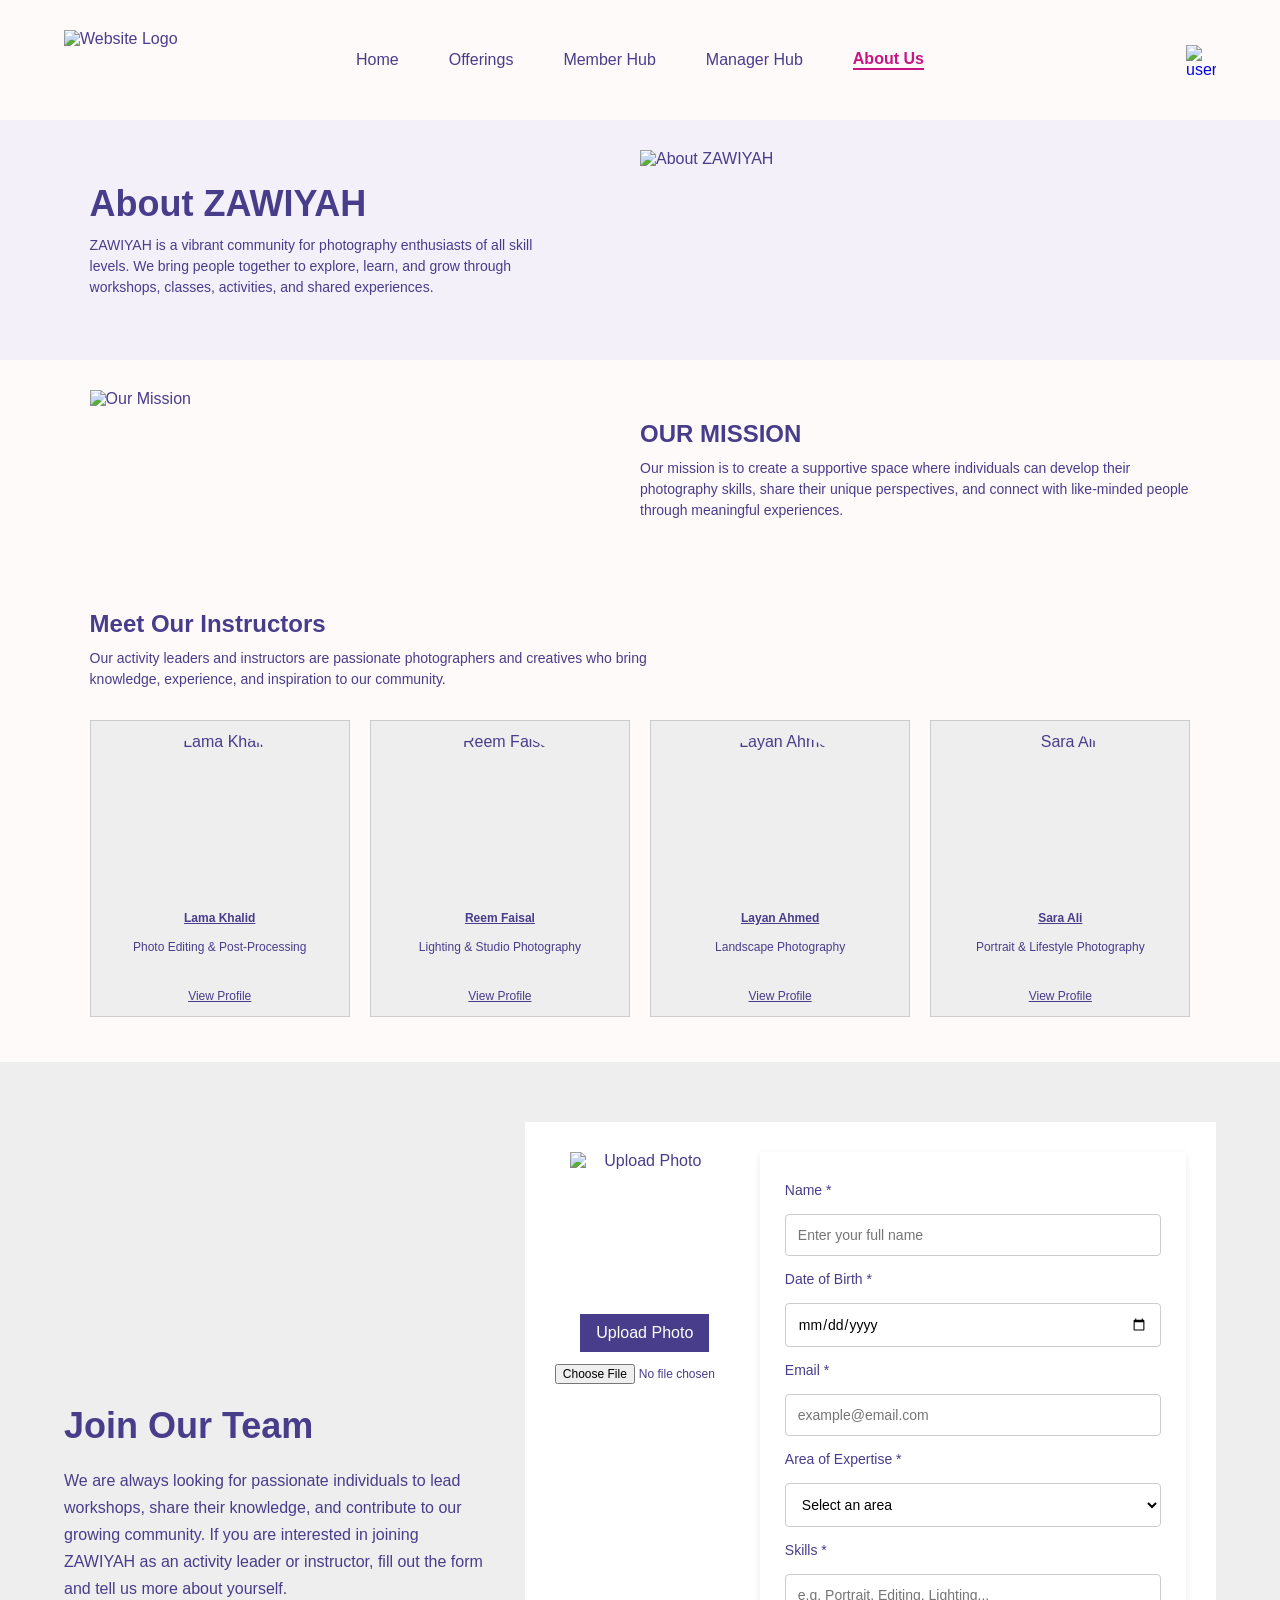
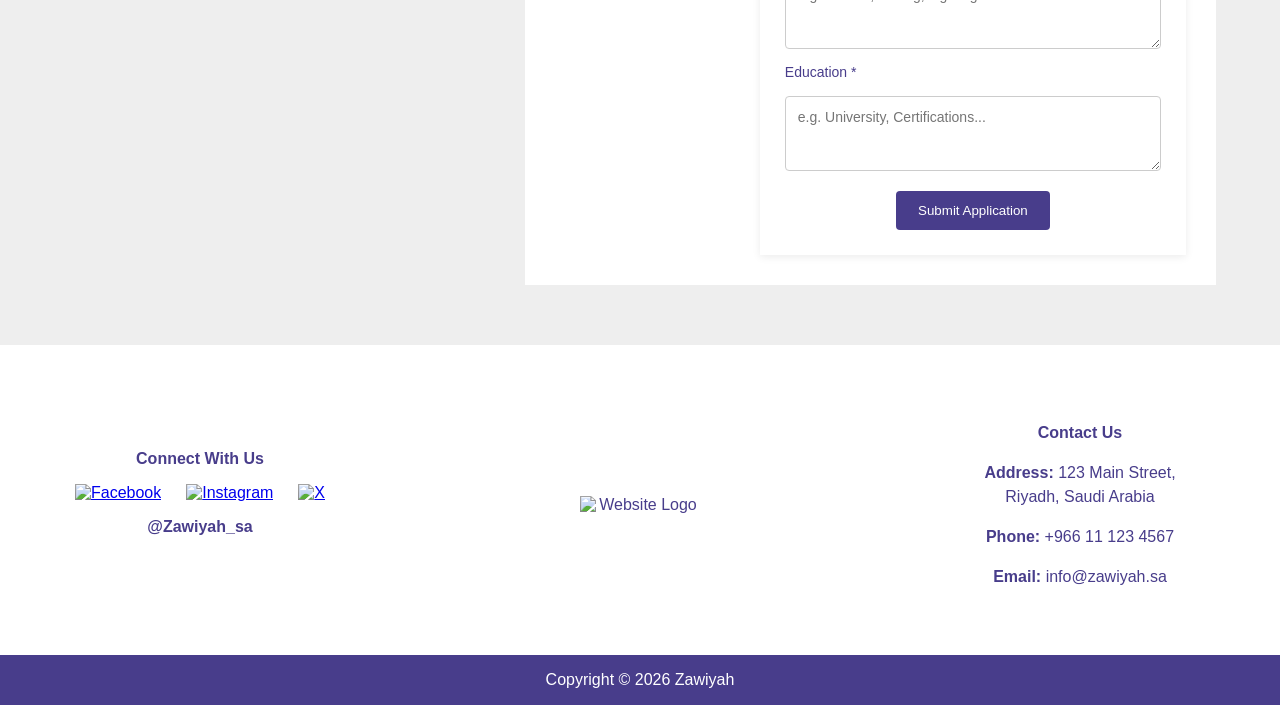
==== AboutUs.html @ 297d6b0f "Update AboutUs.html" ====
<!DOCTYPE html>
<html lang="en">

<head>
    <meta charset="UTF-8">
    <meta name="viewport" content="width=device-width, initial-scale=1.0">
    <title>About Us - ZAWIYAH</title>
    <link rel="stylesheet" href="style.css">
    
</head>

<body>

    <!-- HEADER -->
    <header class="header">

        <img src="images/Style3.png" id="logo" alt="Website Logo">

        <nav id="navbar">
            <a href="Homepage.html">Home</a>
            <a href="Offerings.html">Offerings</a>
            <a href="MemberHub.html">Member Hub</a>
            <a href="ManagerHub.html">Manager Hub</a>
            <a href="AboutUs.html" class="active">About Us</a>
        </nav>

        <a href="MemberHub.html">
            <img src="images/usericon.png" id="user-icon" alt="user profile">
        </a>
    </header>


    <main>

        <!-- ABOUT ZAWIYAH -->
        <section class="about-intro">

            <div class="about-text">
                <h1>About ZAWIYAH</h1>
                <p>
                    ZAWIYAH is a vibrant community for photography
                    enthusiasts of all skill levels. We bring people
                    together to explore, learn, and grow through
                    workshops, classes, activities, and shared experiences.
                </p>
            </div>
            <div class="about-image">
                <img src="Collection/aboutZ.png" alt="About ZAWIYAH">
            </div>

        </section>


        <!-- OUR MISSION -->
        <section class="mission-section">

            <div class="mission-image">
                <img src="Collection/takepic.png" alt="Our Mission">
            </div>

            <div class="mission-text">
                <h2>OUR MISSION</h2>
                <p>
                    Our mission is to create a supportive space where
                    individuals can develop their photography skills,
                    share their unique perspectives, and connect with
                    like-minded people through meaningful experiences.
                </p>
            </div>

        </section>


        <!-- MEET OUR INSTRUCTORS -->
        <section class="instructors-section">

            <h2>Meet Our Instructors</h2>

            <p class="instructors-intro">
                Our activity leaders and instructors are passionate
                photographers and creatives who bring knowledge,
                experience, and inspiration to our community.
            </p>

            <div class="instructors-list">

                <div class="instructor-card">
                    <img src="Collection/lama.png" alt="Lama Khalid">
                    <h3><a href="lama-profile.html">Lama Khalid</a></h3>
                    <p>Photo Editing &amp; Post-Processing</p>
                    <a href="lama-profile.html">View Profile</a>
                </div>

                <div class="instructor-card">
                    <img src="Collection/reem.png" alt="Reem Faisal">
                    <h3><a href="reem-profile.html">Reem Faisal</a></h3>
                    <p>Lighting &amp; Studio Photography</p>
                    <a href="reem-profile.html">View Profile</a>
                </div>

                <div class="instructor-card">
                    <img src="Collection/layan.png" alt="Layan Ahmed">
                    <h3><a href="layan-profile.html">Layan Ahmed</a></h3>
                    <p>Landscape Photography</p>
                    <a href="layan-profile.html">View Profile</a>
                </div>

                <div class="instructor-card">
                    <img src="Collection/sara.png" alt="Sara Ali">
                    <h3><a href="sara-profile.html">Sara Ali</a></h3>
                    <p>Portrait &amp; Lifestyle Photography</p>
                    <a href="sara-profile.html">View Profile</a>
                </div>

            </div>
        </section>



        <!-- JOIN OUR TEAM -->

        <!-- JOIN OUR TEAM -->
        <section class="join-team">

            <div class="join-description">
                <h2>Join Our Team</h2>
                <p>
                    We are always looking for passionate individuals to lead
                    workshops, share their knowledge, and contribute to our
                    growing community. If you are interested in joining
                    ZAWIYAH as an activity leader or instructor, fill out
                    the form and tell us more about yourself.
                </p>
            </div>

            <div class="join-content">

                <!-- LEFT: PHOTO UPLOAD -->
                <div class="photo-upload">
                    <img src="Collection/upload_image.png" alt="Upload Photo">
                    <label for="photo">Upload Photo</label>
                   <input type="file" id="photo" name="photo" accept="image/*" form="joinForm" required>
                </div>

                <!-- RIGHT: FORM -->
                <form class="join-form" id="joinForm" action="#" method="post">

                    <label for="name">Name *</label>
                    <input type="text" id="name" name="name" placeholder="Enter your full name" required>

                    <label for="dob">Date of Birth *</label>
                    <input type="date" id="dob" name="dob" max="2008-12-31" required>

                    <label for="email">Email *</label>
                    <input type="email" id="email" name="email" placeholder="example@email.com" required>

                    <label for="expertise">Area of Expertise *</label>
                    <select id="expertise" name="expertise" required>
                        <option value="">Select an area</option>
                        <option>Photo Editing &amp; Post-Processing</option>
                        <option>Lighting &amp; Studio Photography</option>
                        <option>Landscape Photography</option>
                        <option>Portrait &amp; Lifestyle Photography</option>
                        <option>Other</option>
                    </select>

                    <label for="skills">Skills *</label>
                    <textarea id="skills" name="skills" placeholder="e.g. Portrait, Editing, Lighting..."
                        required></textarea>

                    <label for="education">Education *</label>
                    <textarea id="education" name="education" placeholder="e.g. University, Certifications..."
                        required></textarea>

                    <input type="submit" value="Submit Application">

                </form>
            </div>
        </section>


    </main>


    <!-- FOOTER -->
    <footer>
        <div class="footer">
            <p><b>Connect With Us</b></p>

            <div class="social-icons">
                <a href="#"><img src="images/facebook.png" alt="Facebook"></a>
                <a href="#"><img src="images/instagram.png" alt="Instagram"></a>
                <a href="#"><img src="images/x.png" alt="X"></a>
            </div>

            <p><b>@Zawiyah_sa</b></p>
        </div>

        <div class="logo">
            <img src="images/Logomark.png" id="logomark" alt="Website Logo">
        </div>

        <div class="contact">
            <p><b>Contact Us</b></p>
            <p><b>Address:</b> 123 Main Street,<br>Riyadh, Saudi Arabia</p>
            <p><b>Phone:</b> +966 11 123 4567</p>
            <p><b>Email:</b> info@zawiyah.sa</p>
        </div>

        <div class="copyright">
            <p>Copyright &copy; 2026 Zawiyah</p>
        </div>
    </footer>
    <script>
const joinForm = document.getElementById("joinForm");

joinForm.addEventListener("submit", function(event) {

    event.preventDefault();

    const name = document.getElementById("name").value.trim();
    const dob = document.getElementById("dob").value;
    const photo = document.getElementById("photo").files[0];

    // Check if name starts with a number
    if (/^\d/.test(name)) {
        alert("Name cannot start with a number.");
        return;
    }

    // Check if photo is an image
    if (!photo || !photo.type.startsWith("image/")) {
        alert("Please upload an image file.");
        return;
    }

    // Check date of birth
    const birthYear = new Date(dob).getFullYear();

    if (birthYear > 2008) {
        alert("Year of birth must be 2008 or earlier.");
        return;
    }

    // Success message
    alert("Thank you, " + name + "! Your application has been submitted successfully.");

    joinForm.reset();
    document.getElementById("photo").value = "";

});
</script>

</body>

</html>
---- style.css ----
/* GENERAL*/

html {
    scroll-behavior: smooth;
}

body {
    margin: 0;
    font-family: Arial, Helvetica, sans-serif;
    color: darkslateblue;
    background-color: snow;
}

.header {
    /*HEADER*/
    background-color: snow;
    padding: 30px 5%;
    display: grid;
    grid-template-columns: 1fr auto 1fr;
    align-items: center;
    column-gap: 50px;
}

.header a {
    justify-self: end;
}

* {
    box-sizing: border-box;
}

#logo {
    width: auto;
    height: 60px;
    display: block;
}

#user-icon {
    width: 30px;
    height: 30px;
    display: block;
}


/*NAVIGATION*/
#navbar {
    display: flex;
    justify-content: center;
    align-items: center;
    flex-wrap: wrap;
    gap: 50px;
}

#navbar a {
    color: darkslateblue;
    text-decoration: none;
}

#navbar a:hover,
#navbar a:active {
    font-weight: bold;
    color: mediumvioletred;
}

#navbar a.active {
    font-weight: bold;
    color: mediumvioletred;
    border-bottom: 2px solid mediumvioletred;
}

/*HEADER END*/

/*Back To ... Buttons*/
.back-to {
    display: inline-block;
    text-align: center;
    margin-top: 25px;
    font-weight: bold;
    text-decoration: underline;
    color: darkslateblue;
    transition: color 0.2s ease;
}

.back-to:hover {
    color: #D4148E;
}

p:has(.back-to) {
    text-align: center;
}

/*Back To ... Buttons*/

/*HOMEPAGE*/
.herotext {
    /*HERO SECTION*/
    background-color: snow;
    grid-column: 1 / -1;
    margin-top: 60px;
    padding-top: 30px;
    padding-bottom: 30px;
}

.herocontainer {
    display: grid;
    grid-template-columns: 1.7fr 1fr 0.8fr;
    grid-template-rows: 230px 200px;
    column-gap: 20px;
    row-gap: 20px;
    align-items: stretch;
}

.herocontent {
    grid-column: 1;
    grid-row: 1 / 3;
    display: flex;
    flex-direction: column;
    justify-content: center;
    align-items: flex-start;
    padding-right: 50px;
}

.herocontent h1 {
    font-size: 36px;
    line-height: 1.2;
    margin: 0 0 25px;
    font-weight: bold;
}

.herocontent p {
    font-size: 14px;
    line-height: 1.6;
    max-width: 450px;
    margin: 0 0 30px;
}

.heroimage3 {
    grid-column: 2;
    grid-row: 1 / 3;
    width: 100%;
    height: 100%;
    object-fit: cover;
    object-position: center;
    display: block;
    box-shadow: 0px 4px 6px rgba(0, 0, 0, 0.1);
}

.heroimage1 {
    grid-column: 3;
    grid-row: 1;
    width: 100%;
    height: 100%;
    object-fit: cover;
    object-position: center;
    display: block;
    box-shadow: 0px 4px 6px rgba(0, 0, 0, 0.1);
}

.heroimage2 {
    grid-column: 3;
    grid-row: 2;
    width: 100%;
    height: 100%;
    object-fit: cover;
    object-position: center;
    display: block;
    box-shadow: 0px 4px 6px rgba(0, 0, 0, 0.1);
}

.herocontent .button {
    padding: 12px 30px;
    align-self: flex-start;
}

.button {
    background-color: darkslateblue;
    color: white;
    font-weight: bold;
    text-decoration: none;
    padding: 10px 30px;
    border: none;
    border-radius: 4px;
    cursor: pointer;
    box-shadow: 0px 4px 6px rgba(0, 0, 0, 0.1);
    transition: background-color 0.3s;
}

.button:hover {
    background-color: mediumvioletred;
    color: white;
}

.offerings {
    /*OFFERINGS SECTION*/
    background-color: snow;
    padding: 100px 6%;
    display: flex;
    flex-wrap: wrap;
    justify-content: center;
    gap: 30px;
    text-align: center;
    align-items: flex-start;
}

.offerings h1 {
    width: 100%;
    font-size: 36px;
    margin: 0 0 30px;
    text-align: center;
}

.offerings .card {
    background-color: white;
    width: 30%;
    border-radius: 8px;
    overflow: hidden;
    box-shadow: 0px 4px 12px rgba(0, 0, 0, 0.1);
    transition: 0.3s;
}

.offerings .card:hover {
    background-color: mediumvioletred;
    color: white;
    transform: translateY(-5px);
    box-shadow: 0px 8px 20px rgba(0, 0, 0, 0.2);
}

.offerings .card img {
    width: 100%;
    height: 250px;
    object-fit: cover;
    display: block;
}

.cardcontent {
    padding: 20px 15px;
    text-align: center;
}

.cardcontent p:first-child {
    font-size: 16px;
    margin-bottom: 12px;
}

.cardcontent p {
    font-size: 14px;
    line-height: 1.6;
    margin-bottom: 0;
}

.offerings .text {
    width: 100%;
    max-width: 850px;
    margin: 30px auto 0;
    text-align: center;
}

.offerings .text p {
    font-size: 14px;
    line-height: 1.6;
    margin-bottom: 25px;
}

.offerings .extra {
    display: none;
    font-size: 14px;
    line-height: 1.5;
    margin-top: 15px;
}

.offerings .card:hover .extra {
    display: block;
}

.offerings .card:hover .cardcontent p {
    color: white;
}

.testimonials {
    /*TESTIMONIALS SECTION*/
    background-color: snow;
    padding: 30px 6%;
    display: grid;
    grid-template-columns: repeat(2, minmax(0, 1fr));
    column-gap: 70px;
    row-gap: 60px;
}

.testimonials h1 {
    grid-column: 1 / 3;
    font-size: 36px;
    margin-bottom: 10px;
    text-align: center;
    color: darkslateblue;
}

.testimonials .review {
    display: flex;
    align-items: center;
    gap: 30px;
    background-color: white;
    padding: 35px 40px;
    min-height: 150px;
    border-radius: 8px;
    box-shadow: 0px 4px 12px rgba(0, 0, 0, 0.1);
    transition: 0.3s;
}

.testimonials .review:hover {
    background-color: mediumvioletred;
    color: white;
    transform: translateY(-5px);
    box-shadow: 0px 8px 20px rgba(0, 0, 0, 0.2);
}

.testimonials .review:hover .reviewcontent p {
    color: white;
}

.testimonials .review img {
    width: 100px;
    height: 100px;
    object-fit: cover;
    border-radius: 9999px;
    flex-shrink: 0;
    display: block;
    box-shadow: 0px 4px 6px rgba(0, 0, 0, 0.1);
}

.reviewcontent {
    text-align: left;
}

.reviewcontent p:first-child {
    font-size: 16px;
    margin-bottom: 12px;
    font-weight: bold;
    color: darkslateblue;
}

.reviewcontent p:last-child {
    font-size: 16px;
    line-height: 1.6;
    margin-bottom: 0;
    color: darkslateblue;
}


.weeklyphoto {
    /*PHOTO OF THE WEEK SECTION*/
    background-color: snow;
    padding: 100px 6%;
    text-align: center;
}

.weeklyphoto h1 {
    font-size: 36px;
    margin-bottom: 50px;
    text-align: center;
    color: darkslateblue;
}

.week {
    display: grid;
    grid-template-columns: 2.5fr 1fr;
    gap: 30px;
    align-items: stretch;
}

.week img {
    width: 100%;
    height: 450px;
    object-fit: cover;
    border-radius: 8px;
    box-shadow: 0px 4px 6px rgba(0, 0, 0, 0.1);
}

.photodetails {
    background-color: darkslateblue;
    border-radius: 8px;
    display: flex;
    align-items: center;
    justify-content: center;
    color: white;
    font-size: 16px;
    line-height: 1.6;
    text-align: center;
    padding: 30px 25px;
    box-shadow: 0px 2px 4px rgba(0, 0, 0, 0.1);
    margin: 0;
}

.photodetails:hover {
    background-color: mediumvioletred;
    color: white;
    transform: translateY(-5px);
    box-shadow: 0px 8px 20px rgba(0, 0, 0, 0.2);
    transition: 0.3s;
}

.lowtitle {
    margin-top: 60px;
    text-align: center;
}





/*REQUEST TO JOIN AN OFFERING PAGE*/
.join-offering {
    background-color: snow;
    padding: 30px 6%;
    text-align: center;
}

.join-offering h1 {
    font-size: 36px;
    color: darkslateblue;
    margin-bottom: 35px;
}

.request {
    background-color: white;
    width: 550px;
    max-width: 100%;
    margin: 0 auto;
    padding: 40px 35px;
    border: 1px solid lightgray;
    border-radius: 8px;
    text-align: left;
    box-shadow: 0px 4px 12px rgba(0, 0, 0, 0.1);
}

.request label {
    display: block;
    font-size: 16px;
    margin-bottom: 10px;
}

.request input[type="text"],
.request input[type="date"],
.request select {
    font-family: Arial, Helvetica, sans-serif;
    font-size: 14px;
    display: block;
    width: 100%;
    padding: 14px;
    margin-bottom: 30px;
    border: 1px solid lightgray;
    border-radius: 5px;
}

.request input[type="submit"] {
    display: block;
    margin: 0 auto;
}

.join-offering p {
    margin-top: 30px;
    margin-bottom: 30px;
}


/*FOOTER*/
footer {
    background-color: white;
    display: grid;
    grid-template-columns: repeat(3, 1fr);
    column-gap: 40px;
    row-gap: 40px;
    padding-top: 50px;
    text-align: center;
    color: darkslateblue;
    align-items: center;
}

.footer {
    text-align: center;
    padding: 10px 20px;
    font-size: 16px;
    margin-bottom: 25px;
}

.social-icons {
    display: flex;
    justify-content: center;
    gap: 25px;
}

.social-icons img {
    width: 25px;
    height: 25px;
    object-fit: contain;
}

.logo {
    display: flex;
    justify-content: center;
    align-items: center;
}

#logomark {
    width: 120px;
    height: auto;
    object-fit: contain;
}

.contact {
    font-size: 16px;
    line-height: 1.5;
    text-align: center;
    padding: 10px 20px;
}

.copyright {
    grid-column: 1/4;
    background-color: darkslateblue;
    color: white;
    text-align: center;
}

/*FOOTER END*/



/* CLUB OFFERINGS PAGE */

.offerings-hero {
    background-color: #f4f0fa;
    margin: 25px 0 0;
    padding: 55px 6%;
    text-align: center;
    border-radius: 0 8px 0 8px;
    box-shadow: none;
}

.offerings-intro {
    background-color: transparent;
    border: none;
    padding: 0;
    max-width: 900px;
    margin: 0 auto;
}

.offerings-intro h1 {
    font-size: 36px;
    font-weight: bold;
    margin-bottom: 15px;
    color: darkslateblue;
}



.offerings-intro p {
    max-width: 650px;
    margin: 0 auto;
    font-size: 16px;
    line-height: 1.5;
    color: darkslateblue;
}



.offerings-section {
    padding: 45px 6% 70px;
}

.sorting {
    display: flex;
    align-items: center;
    gap: 10px;
    padding-bottom: 18px;
    margin-bottom: 35px;
    border-bottom: 1px solid lightgray;
    font-size: 12px;
}

.sorting label {
    white-space: nowrap;
}

.sorting select {
    font-family: Arial, Helvetica, sans-serif;
    font-size: 12px;
    padding: 7px;
    border: 1px solid lightgray;
    background-color: white;
    color: darkslateblue;
}

.offering-list {
    display: grid;
    grid-template-columns: repeat(3, minmax(0, 1fr));
    column-gap: 30px;
    row-gap: 35px;
    align-items: stretch;
}

/* OFFERING CARDS */

.offering-card {
    background-color: white;
    border: none;
    width: 100%;
    min-width: 0;
    border-radius: 8px;
    overflow: hidden;
    box-shadow: 0px 4px 12px rgba(0, 0, 0, 0.1);
    transition: 0.3s;
}

.offering-card:hover {
    background-color: mediumvioletred;
    color: white;
    transform: translateY(-5px);
    box-shadow: 0px 8px 20px rgba(0, 0, 0, 0.2);
}

.offering-card img {
    width: 100%;
    height: 250px;
    object-fit: cover;
    display: block;
}

.offering-details {
    padding: 20px 15px;
    text-align: center;
    display: flex;
    flex-direction: column;
    flex: 1;
}

.offering-info {
    display: flex;
    justify-content: space-between;
    align-items: center;
    width: 100%;
    margin-bottom: 12px;
}

.offering-type {
    align-self: flex-start;
    border: 1px solid darkgray;
    padding: 3px 12px;
    border-radius: 3px;
}


.offering-price {
    align-self: flex-end;
}

.offering-card h2 {
    font-size: 16px;
    margin-bottom: 12px;
}

.offering-card p {
    font-size: 14px;
    line-height: 1.6;
    margin-bottom: 12px;
    color: darkslateblue;
}

.offering-card:hover h2,
.offering-card:hover p,
.offering-card:hover .offering-price,
.offering-card:hover .offering-type {
    color: white;
}

.offering-card p {
    font-size: 10px;
    line-height: 1.5;
    margin: 0 0 12px;
    color: darkslateblue;
}

.offering-card .button {
    display: block;
    width: 100%;
    margin-top: auto;
    padding: 7px 4px;
    border: 1px solid darkgray;
    border-radius: 4px;
    background-color: #eeeeee;
    color: darkslateblue;
    box-shadow: none;
    text-align: center;
    font-size: 10px;
    font-weight: normal;
}



.offering-card .button:hover {
    background-color: darkslateblue;
    color: white;
}


/* RESPONSIVE LAYOUT */

@media (max-width: 800px) {
    .offering-list {
        grid-template-columns: repeat(2, minmax(0, 1fr));
        gap: 20px;
    }

    .offerings-hero {
        padding: 25px 5%;
    }

    .offerings-section {
        padding-left: 4%;
        padding-right: 4%;
    }

    .offering-card img {
        height: 140px;
    }
}

@media (max-width: 500px) {
    .offering-list {
        grid-template-columns: 1fr;
    }

    .offerings-intro h1 {
        font-size: 24px;
    }

    .offerings-hero {
        margin-left: 4%;
        margin-right: 4%;
        padding: 20px 4%;
    }

    .offering-card img {
        height: 200px;
    }
}


/* =====================================
   OFFERING EVALUATION PAGE
   ===================================== */

.evaluation-page {
    max-width: 750px;
    margin: 50px auto 30px;
    padding: 0 20px 25px;
    color: darkslateblue;
}

/* Page title */

.evaluation-page h1 {
    text-align: center;
    font-size: 36px;
    font-family: Arial, Helvetica, sans-serif;
    color: darkslateblue;
    margin-top: 0;
    margin-bottom: 35px;
}

/* Evaluation form box */

.evaluation-form {
    max-width: 550px;
    margin: 0 auto;
    padding: 35px 30px;
    background-color: white;
    border: 1px solid lightgray;
    border-radius: 8px;
    box-sizing: border-box;
    box-shadow: 0px 4px 12px rgba(0, 0, 0, 0.1);
}

/* Form labels */

.evaluation-form>label {
    display: block;
    font-size: 17px;
    margin-bottom: 10px;
    color: darkslateblue;
}

/* Offering dropdown and feedback */

.evaluation-form select,
.evaluation-form textarea {
    display: block;
    width: 100%;
    box-sizing: border-box;
    font-family: Arial, Helvetica, sans-serif;
    font-size: 16px;
    padding: 12px;
    margin-bottom: 25px;
    border: 1px solid lightgray;
    border-radius: 5px;
    background-color: white;
    color: darkslateblue;
}

/* Written feedback box */

.evaluation-form textarea {
    min-height: 120px;
    resize: vertical;
}

/* Rating section */

.rating {
    display: flex;
    flex-direction: row-reverse;
    justify-content: flex-end;
    gap: 4px;
    border: none;
    padding: 0;
    margin: 0 0 25px;
}

.rating legend {
    color: darkslateblue;
    font-size: 17px;
    margin-bottom: 10px;
}

.rating input {
    display: none;
}

/* Rating stars */

.rating label {
    font-size: 30px;
    color: #d5d0df;
    cursor: pointer;
    transition: color 0.2s ease;
}

.rating input:checked~label {
    color: #F7941D;
}

.rating label:hover,
.rating label:hover~label {
    color: #F7941D;
}

/* Submit button */

.evaluation-form input[type="submit"] {
    display: block;
    margin: 0 auto;
}


/* Responsive design */

@media (max-width: 600px) {
    .evaluation-page {
        margin: 10px auto 20px;
        padding: 0 10px 20px;
    }

    .evaluation-page h1 {
        font-size: 24px;
        margin-bottom: 30px;
    }

    .evaluation-form {
        padding: 25px 20px;
    }

    .evaluation-form textarea {
        min-height: 140px;
        resize: vertical;
    }
}


/* MANAGER HUB PAGE */

.manager-hero {
    background-color: #f4f0fa;
    padding: 35px 7%;
    display: flex;
    justify-content: space-between;
    align-items: center;
    gap: 40px;
}

.manager-intro {
    width: 50%;
}

.manager-intro h1 {
    font-size: 36px;
    line-height: 1.2;
    margin: 0 0 12px;
    color: darkslateblue;
}

.manager-intro p {
    font-size: 16px;
    line-height: 1.5;
    margin: 0;
    color: darkslateblue;
}

.manager-hero-image {
    width: 45%;
    height: 230px;
    object-fit: cover;
    display: block;
}

.manager-offerings-section {
    padding: 45px 7% 90px;
}

.manager-section-heading {
    display: flex;
    justify-content: space-between;
    align-items: center;
    gap: 20px;
    border-bottom: 1px solid lightgray;
    padding-bottom: 12px;
    margin-bottom: 35px;
}

.manager-section-heading h2 {
    font-size: 28px;
    color: darkslateblue;
    margin: 0;
}

.manager-button {
    display: inline-block;
    padding: 12px 22px;
    border: 1px solid darkgray;
    border-radius: 3px;
    background-color: #eeeeee;
    color: darkslateblue;
    text-decoration: none;
    text-align: center;
    font-family: Arial, Helvetica, sans-serif;
    font-size: 14px;
    cursor: pointer;
}

.manager-button:hover {
    background-color: mediumvioletred;
    color: white;
}

.manager-price {
    display: block;
    margin-top: auto;
    font-size: 16px;
    line-height: 1.4;
    font-weight: bold;
    color: black;
    align-self: flex-start;
}

.manager-team-action {
    display: flex;
    justify-content: center;
    margin-top: 40px;
}

.manager-team-button {
    font-size: 16px;
    font-weight: bold;
    padding: 14px 24px;
}

@media (max-width: 800px) {
    .manager-hero {
        padding: 30px 5%;
        gap: 25px;
    }

    .manager-hero-image {
        height: 190px;
    }

    .manager-offerings-section {
        padding-left: 4%;
        padding-right: 4%;
    }

    .manager-section-heading h2 {
        font-size: 24px;
    }
}

@media (max-width: 500px) {
    .manager-hero {
        flex-direction: column;
        align-items: flex-start;
    }

    .manager-intro,
    .manager-hero-image {
        width: 100%;
    }

    .manager-hero-image {
        height: 200px;
    }

    .manager-section-heading {
        align-items: flex-start;
        flex-direction: column;
    }

    .manager-section-heading h2 {
        font-size: 24px;
    }

    .manager-button {
        max-width: 100%;
    }

    .manager-team-button {
        width: 100%;
    }
}

/* ADD NEW OFFERING PAGE */

.add-offering-page {
    padding: 45px 6% 90px;
}

.add-offering-intro {
    margin-bottom: 65px;
}

.add-offering-intro h1 {
    font-size: 28px;
    color: darkslateblue;
    margin: 0 0 12px;
}

.add-offering-intro p {
    font-size: 14px;
    margin: 0;
    line-height: 1.5;
}

.add-offering-form {
    background-color: #eeeeee;
    padding: 40px 5%;
    display: flex;
    flex-wrap: wrap;
    justify-content: space-between;
    align-items: flex-start;
    gap: 35px;
}

.add-offering-fields {
    width: 55%;
}

.add-offering-fields label,
.add-offering-image label {
    display: block;
    font-size: 14px;
    margin-bottom: 12px;
}

.add-offering-fields input[type="text"],
.add-offering-fields input[type="number"],
.add-offering-fields textarea {
    display: block;
    width: 100%;
    padding: 10px;
    margin-bottom: 25px;
    border: 1px solid darkgray;
    background-color: white;
    font-family: Arial, Helvetica, sans-serif;
    font-size: 12px;
    color: darkslateblue;
}

.add-offering-fields textarea {
    height: 90px;
    resize: vertical;
}

.add-offering-image {
    width: 30%;
}

.add-offering-image img {
    display: block;
    width: 80%;
    height: 210px;
    object-fit: cover;
    border: 1px solid darkgray;
    margin-bottom: 12px;
}

.add-offering-image input[type="file"] {
    display: block;
    margin: 0 auto;
    width: 200px;
}



.add-offering-submit {
    width: 100%;
    text-align: center;
    margin-top: 5px;
}

.add-offering-submit input[type="submit"] {
    width: 40%;
    padding: 12px 20px;
    border: 1px solid darkgray;
    border-radius: 3px;
    background-color: #d6d6d6;
    color: darkslateblue;
    font-family: Arial, Helvetica, sans-serif;
    font-size: 14px;
    font-weight: bold;
    cursor: pointer;
}

.add-offering-submit input[type="submit"]:hover {
    background-color: mediumvioletred;
    color: white;
}

@media (max-width: 700px) {
    .add-offering-page {
        padding-left: 4%;
        padding-right: 4%;
    }

    .add-offering-intro {
        margin-bottom: 35px;
    }

    .add-offering-form {
        padding: 30px 5%;
    }

    .add-offering-fields,
    .add-offering-image {
        width: 100%;
    }

    .add-offering-submit input[type="submit"] {
        width: 100%;
    }


}

/* About Us Page */
.about-intro {
    display: flex;
    justify-content: space-between;
    align-items: center;
    gap: 50px;
    padding: 30px 7%;
    background-color: #f4f0fa;
}

.about-text {
    width: 43%;
}

.about-text h1 {
    color: darkslateblue;
    font-size: 36px;
    margin: 0 0 10px;
}

.about-text p,
.mission-text p {
    font-size: 14px;
    line-height: 1.5;
    margin: 0;
}

.about-image {
    width: 50%;
}

.about-image img {
    display: block;
    width: 100%;
    height: 180px;
    object-fit: cover;
}


/* OUR MISSION */

.mission-section {
    display: flex;
    justify-content: space-between;
    align-items: center;
    gap: 45px;
    padding: 30px 7%;
    background-color: snow;
}

.mission-image {
    width: 45%;
}

.mission-image img {
    display: block;
    width: 100%;
    height: 160px;
    object-fit: cover;
}

.mission-text {
    width: 50%;
}

.mission-text h2 {
    color: darkslateblue;
    font-size: 24px;
    margin: 0 0 10px;
}


/* INSTRUCTORS */

.instructors-section {
    padding: 30px 7%;
    background-color: snow;
}

.instructors-section>h2 {
    color: darkslateblue;
    font-size: 24px;
    margin: 0 0 10px;
}

.instructors-intro {
    max-width: 600px;
    font-size: 14px;
    line-height: 1.5;
    margin: 0 0 25px;
}

.instructors-list {
    display: flex;
    justify-content: space-between;
    gap: 20px;
    overflow-x: auto;
    padding: 5px 0 15px;
}

.instructor-card {
    flex: 1 0 20%;
    min-width: 150px;
    padding: 12px;
    background-color: #eeeeee;
    border: 1px solid #cccccc;
    text-align: center;
}

.instructor-card img {
    display: block;
    width: 100%;
    height: 130px;
    object-fit: contain;
    margin-bottom: 10px;
}

.instructor-card h3 {
    color: darkslateblue;
    font-size: 16px;
    margin: 8px 0;
}

.instructor-card {
    transition: 0.3s;
}

.instructor-card:hover {
    background-color: mediumvioletred;
    color: white;
    transform: translateY(-5px);
    box-shadow: 0px 8px 20px rgba(0, 0, 0, 0.2);
}

.instructor-card:hover h3,
.instructor-card:hover p,
.instructor-card:hover a {
    color: white;
}

.instructor-card p {
    font-size: 12px;
    line-height: 1.5;
    min-height: 36px;
}

.instructor-card a {
    color: darkslateblue;
    font-size: 12px;
}

.instructor-card a:hover {
    color: mediumvioletred;
}


/* JOIN OUR TEAM */

.join-team {
    display: flex;
    justify-content: space-between;
    align-items: center;
    gap: 40px;
    padding: 35px 6%;
    background-color: #eeeeee;
}

.join-description {
    width: 42%;
}

.join-description h2 {
    color: darkslateblue;
    font-size: 32px;
    margin: 0 0 15px;
}

.join-description p {
    font-size: 14px;
    line-height: 1.5;
    margin: 0;
}

.join-form {
    width: 55%;
    padding: 25px;
    background-color: white;
    box-shadow: 0 2px 8px rgba(0, 0, 0, 0.08);
}

.join-form label {
    display: block;
    margin: 12px 0 6px;
    font-size: 13px;
    color: darkslateblue;
}

.join-form input[type="text"],
.join-form input[type="email"],
.join-form input[type="date"],
.join-form input[type="file"],
.join-form select,
.join-form textarea {
    display: block;
    width: 100%;
    padding: 9px;
    border: 1px solid lightgray;
    border-radius: 3px;
    background-color: white;
    font-family: Arial, Helvetica, sans-serif;
    font-size: 12px;
}

.join-form textarea {
    min-height: 55px;
    resize: vertical;
}

.join-form input[type="submit"] {
    display: block;
    margin: 20px auto 0;
    padding: 10px 18px;
    background-color: darkslateblue;
    color: white;
    border: none;
    border-radius: 3px;
    cursor: pointer;
}

.join-form input[type="submit"]:hover {
    background-color: mediumvioletred;
}


/* RESPONSIVE DESIGN */

@media (max-width: 700px) {

    .about-intro,
    .mission-section,
    .join-team {
        flex-direction: column;
        align-items: stretch;
        gap: 25px;
    }

    .about-text,
    .about-image,
    .mission-image,
    .mission-text,
    .join-description,
    .join-form {
        width: 100%;
    }

    .about-text h1 {
        font-size: 28px;
    }

    .instructor-card {
        flex-basis: 180px;
    }
}



/* INSTRUCTOR PROFILE PAGE */

.instructor-profile-page {
    max-width: 1000px;
    margin: 45px auto 80px;
    padding: 0 25px;
    color: darkslateblue;
}

.instructor-profile-page h1 {
    font-size: 30px;
    margin-bottom: 35px;
}

.profile-table {
    width: 100%;
    border-collapse: collapse;
    table-layout: fixed;
    background-color: white;
}

.profile-table th,
.profile-table td {
    border: 1px solid #bdbdbd;
    padding: 18px 20px;
    font-size: 14px;
    text-align: left;
    overflow-wrap: anywhere;
}

.profile-table .profile-name {
    background-color: #e3e5e9;
    text-align: center;
    font-size: 28px;
    color: #292044;
}

.profile-table .profile-photo {
    width: 230px;
    text-align: center;
    vertical-align: middle;
    background-color: white;
}

.profile-table .instructor-photo {
    display: block;
    width: 100%;
    height: 260px;
    object-fit: cover;
    margin-bottom: 10px;
}

.profile-table .profile-photo p {
    font-size: 12px;
    text-align: center;
}

.profile-table th:not(.profile-name) {
    background-color: #eeeeee;
    text-align: center;
    width: 180px;
}

/* BREADCRUMBS */
.breadcrumbs {
    padding: 15px 7%;
    font-size: 14px;
    color: darkslateblue;
    background-color: #eeeeee;
}

.breadcrumbs a {
    color: darkslateblue;
    text-decoration: none;
}

.breadcrumbs a:hover {
    color: mediumvioletred;
    text-decoration: underline;
}

.breadcrumbs .active {
    color: darkslateblue;
    font-weight: bold;
}

/* Circular Instructor Images */
.instructors-list .instructor-card img {
    display: block;
    width: 160px;
    height: 160px;
    min-width: 160px;
    max-width: 160px;
    object-fit: cover;
    object-position: center top;
    border-radius: 50%;
    margin: 0 auto 15px;
    flex-shrink: 0;
    box-sizing: border-box;
}

.photo-upload {
    text-align: center;
}

.photo-preview {
    width: 180px;
    height: 180px;
    border: 1px solid #bbb;
    background-color: #f2f2f2;
    margin: 0 auto 15px;
}

.photo-preview img {
    width: 100%;
    height: 100%;
    object-fit: cover;
}

.upload-btn {
    display: inline-block;
    padding: 10px 20px;
    background-color: darkslateblue;
    color: white;
    border-radius: 4px;
    cursor: pointer;
}

#photoInput {
    display: none;
}

/* JOIN OUR TEAM */
.join-team {
    display: flex;
    align-items: center;
    justify-content: space-between;
    gap: 40px;
    padding: 60px 5%;
    background-color: #eeeeee;
}

.join-description {
    flex: 1;
    min-width: 0;
    color: darkslateblue;
}

.join-description h2 {
    font-size: 36px;
    margin-bottom: 20px;
}

.join-description p {
    font-size: 16px;
    line-height: 1.7;
}

.join-content {
    flex: 1.5;
    display: flex;
    align-items: flex-start;
    gap: 25px;
    background-color: white;
    padding: 30px;
    min-width: 0;
}

/* PHOTO ON THE LEFT */
.photo-upload {
    flex: 0 0 180px;
    display: flex;
    flex-direction: column;
    align-items: center;
    gap: 12px;
}

.photo-upload img {
    display: block;
    width: 150px;
    height: 150px;
    object-fit: contain;
}

.photo-upload label {
    background-color: darkslateblue;
    color: white;
    padding: 10px 16px;
    cursor: pointer;
    text-align: center;
}

.photo-upload input[type="file"] {
    width: 100%;
    font-size: 12px;
}

/* FORM ON THE RIGHT */
.join-form {
    flex: 1;
    min-width: 0;
    display: flex;
    flex-direction: column;
    gap: 10px;
}

.join-form label {
    color: darkslateblue;
    font-size: 14px;
    margin-top: 5px;
}

.join-form input:not([type="submit"]),
.join-form select,
.join-form textarea {
    width: 100%;
    box-sizing: border-box;
    padding: 12px;
    border: 1px solid #cccccc;
    border-radius: 4px;
    font-family: inherit;
    font-size: 14px;
}

.join-form textarea {
    min-height: 75px;
    resize: vertical;
}

.join-form input[type="submit"] {
    align-self: flex-start;
    background-color: darkslateblue;
    color: white;
    border: none;
    padding: 12px 22px;
    border-radius: 4px;
    cursor: pointer;
    margin-top: 10px;
}

/* SMALL SCREENS */
@media (max-width: 800px) {
    .join-team {
        flex-direction: column;
        align-items: stretch;
    }

    .join-content {
        flex-direction: column;
    }

    .photo-upload {
        flex-basis: auto;
        width: 100%;
    }
}

/* MEMBER HUB PAGE */

.member-dashboard {
    padding: 45px 7% 90px;
    color: darkslateblue;
}

.member-dashboard h1 {
    text-align: center;
    font-size: 36px;
    margin: 0 0 55px;
}

.member-requests {
    max-width: 1100px;
    margin: 0 auto;
}

.member-requests h2 {
    font-size: 24px;
    margin-bottom: 25px;
}

.requests-table {
    width: 100%;
    border-collapse: collapse;
    background-color: white;
}

.requests-table th,
.requests-table td {
    border: 1px solid #cccccc;
    padding: 18px 15px;
    text-align: center;
    font-size: 14px;
}

.requests-table th {
    background-color: #eeeeee;
    font-weight: bold;
}

.member-actions {
    display: flex;
    justify-content: center;
    gap: 35px;
    margin-top: 50px;
    flex-wrap: wrap;
}

.member-btn {
    display: inline-block;
    background-color: darkslateblue;
    color: white;
    padding: 15px 30px;
    text-decoration: none;
    border-radius: 4px;
    text-align: center;
}

.member-btn:hover {
    background-color: mediumvioletred;
}

@media (max-width: 600px) {
    .member-dashboard {
        padding: 30px 4%;
    }

    .requests-table th,
    .requests-table td {
        padding: 10px 5px;
        font-size: 11px;
    }

    .member-actions {
        gap: 15px;
    }
}

/* MEMBER HUB CONTAINER */

.member-requests {
    max-width: 1100px;
    margin: 0 auto;
    padding: 25px;
    border: 1px solid #cccccc;
    background-color: white;
}

.requests-table td:first-child,
.requests-table th:first-child {
    text-align: left;
}

/* MANAGE INSTRUCTORS PAGE */

.manage-instructors-page {
    padding: 45px 7% 90px;
    color: darkslateblue;
}

.manage-intro {
    margin-bottom: 50px;
}

.manage-intro h1 {
    font-size: 32px;
    margin-bottom: 12px;
}

.manage-intro p {
    font-size: 14px;
}

/* CURRENT INSTRUCTORS */

.manage-team-section,
.add-instructor-section {
    background-color: #eeeeee;
    padding: 30px;
    margin-bottom: 40px;
}

.manage-team-section h2,
.add-instructor-section h2 {
    font-size: 22px;
    margin: 0 0 25px;
}

.manage-team-list {
    display: flex;
    justify-content: space-between;
    gap: 20px;
    flex-wrap: wrap;
}

.manage-team-card {
    background-color: white;
    border: 1px solid #cccccc;
    padding: 15px;
    text-align: center;
    flex: 1 1 180px;
}

.manage-team-card img {
    width: 100%;
    height: 170px;
    object-fit: cover;
    object-position: center top;
}

.manage-team-card label {
    display: block;
    margin-top: 12px;
    font-size: 14px;
}

.manage-delete-action,
.manage-add-action {
    text-align: center;
    margin-top: 30px;
}

.manage-submit {
    background-color: #d6d6d6;
    color: darkslateblue;
    border: 1px solid darkgray;
    padding: 12px 45px;
    font-size: 14px;
    font-weight: bold;
    cursor: pointer;
}

.manage-submit:hover {
    background-color: mediumvioletred;
    color: white;
}

.manage-team-card {
    transition: 0.3s;
}

.manage-team-card:hover {
    background-color: mediumvioletred;
    color: white;
    transform: translateY(-5px);
    box-shadow: 0px 8px 20px rgba(0, 0, 0, 0.2);
}

.manage-team-card:hover label {
    color: white;
}


/* ADD INSTRUCTOR */

.manage-instructor-form {
    display: flex;
    justify-content: space-between;
    flex-wrap: wrap;
    gap: 30px;
}

.manage-form-fields {
    width: 55%;
}

.manage-form-fields label,
.manage-photo-section label {
    display: block;
    font-size: 14px;
    margin-bottom: 8px;
}

.manage-form-fields input,
.manage-form-fields textarea {
    display: block;
    width: 100%;
    padding: 12px;
    margin-bottom: 18px;
    border: 1px solid #cccccc;
    font-family: Arial, Helvetica, sans-serif;
    font-size: 14px;
}

.manage-form-fields textarea {
    min-height: 75px;
    resize: vertical;
}

.manage-photo-section {
    width: 30%;
    text-align: center;
}

.manage-photo-section label {
    display: block;
    text-align: left;
    font-size: 14px;
    margin-bottom: 12px;
}

.manage-photo-section img {
    display: block;
    width: 80%;
    height: 210px;
    object-fit: cover;
    border: 1px solid darkgray;
    margin-bottom: 12px;
}

.manage-photo-section input[type="file"] {
    display: block;
    margin: 0 auto;
    width: 200px;
    font-size: 12px;
}

.manage-add-action {
    width: 100%;
    text-align: center;
    margin-top: 5px;
}

.manage-add-action input[type="submit"] {
    display: block;
    width: 40%;
    margin: 0 auto;
}

/* RESPONSIVE */

@media (max-width: 700px) {
    .manage-team-card {
        flex-basis: 40%;
    }

    .manage-form-fields,
    .manage-photo-section {
        width: 100%;
    }

    .manage-instructors-page {
        padding: 30px 4%;
    }
}

/* Instructor Cards */
.manage-team-card {
    text-align: center;
}

.manage-team-card img {
    width: 180px;
    height: 180px;
    border-radius: 50%;
    object-fit: cover;
    object-position: center;
    display: block;
    margin: 0 auto 15px;
}

.manage-team-card label {
    display: flex;
    align-items: center;
    justify-content: center;
    gap: 8px;
    font-weight: 600;
}

#photo-preview {
    width: 180px;
    height: 180px;
    object-fit: cover;
}
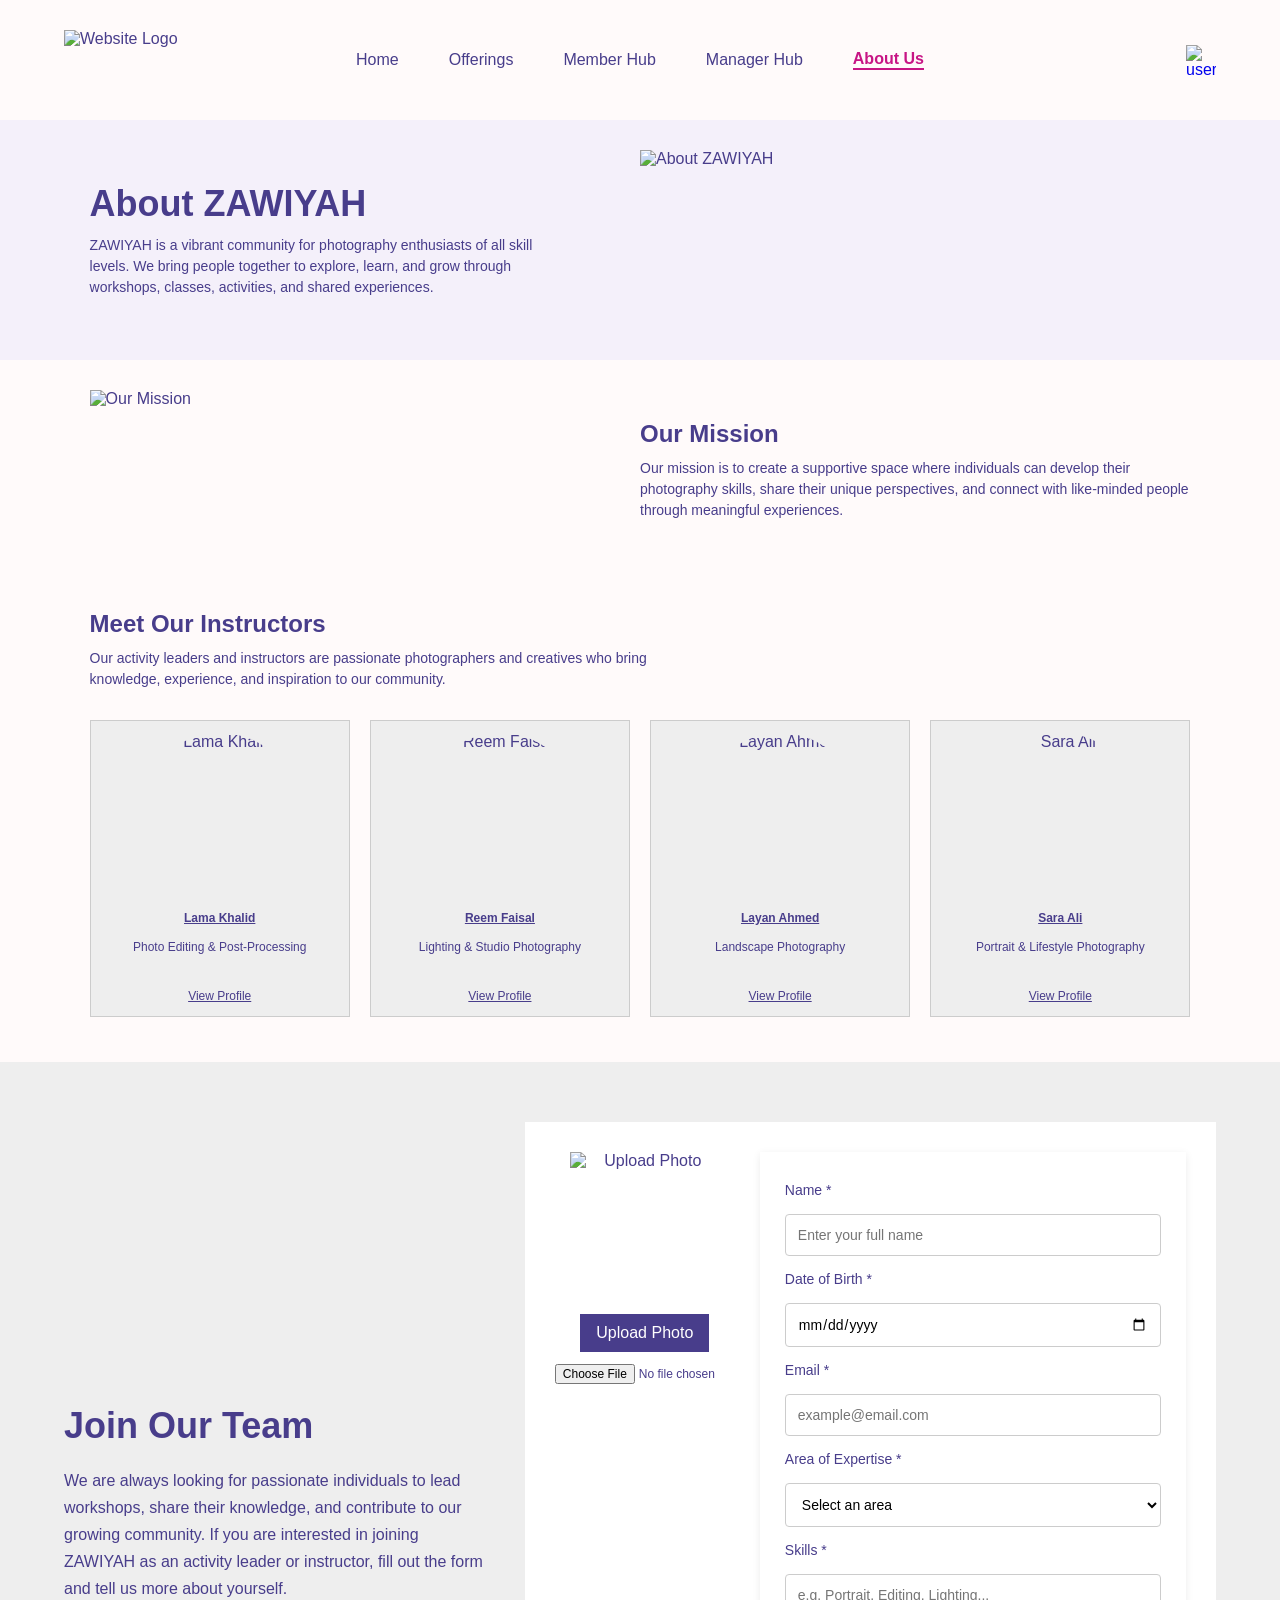
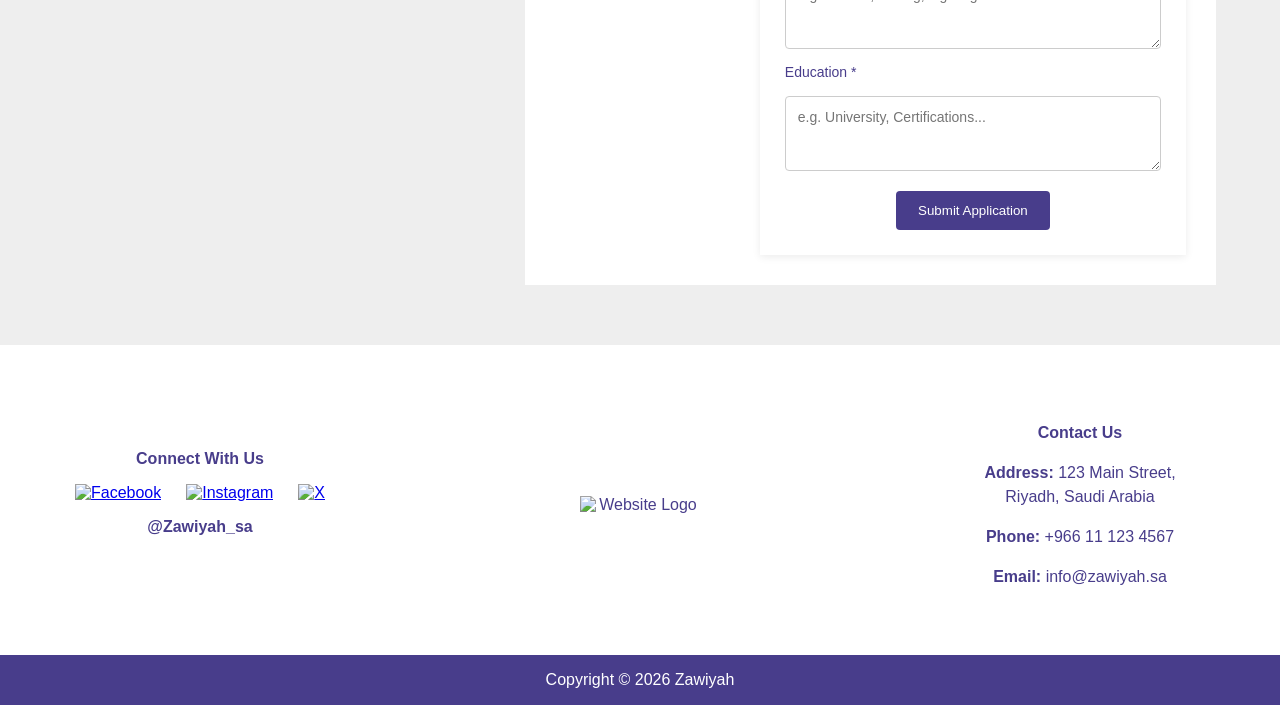
==== commit 865097fe: "Update AboutUs.html" ====
--- a/AboutUs.html
+++ b/AboutUs.html
@@ -59,7 +59,7 @@
             </div>
 
             <div class="mission-text">
-                <h2>OUR MISSION</h2>
+               <h2>Our Mission</h2>
                 <p>
                     Our mission is to create a supportive space where
                     individuals can develop their photography skills,
@@ -117,7 +117,6 @@
 
 
 
-        <!-- JOIN OUR TEAM -->
 
         <!-- JOIN OUR TEAM -->
         <section class="join-team">
@@ -217,8 +216,16 @@
 joinForm.addEventListener("submit", function(event) {
 
     event.preventDefault();
+    if (!joinForm.checkValidity()) {
+    joinForm.reportValidity();
+    return;
+}
 
     const name = document.getElementById("name").value.trim();
+    if (!name) {
+    alert("Please enter your name.");
+    return;
+}
     const dob = document.getElementById("dob").value;
     const photo = document.getElementById("photo").files[0];
 
--- a/style.css
+++ b/style.css
@@ -1470,7 +1470,7 @@
     color: #292044;
 }
 
-.profile-table .profile-photo {
+.profile-table .profile-photo-cell {
     width: 230px;
     text-align: center;
     vertical-align: middle;
@@ -1479,17 +1479,18 @@
 
 .profile-table .instructor-photo {
     display: block;
-    width: 100%;
-    height: 260px;
+    width: 220px;
+    height: 220px;
     object-fit: cover;
-    margin-bottom: 10px;
-}
-
-.profile-table .profile-photo p {
+    object-position: center top;
+    border-radius: 50%;
+    margin: 0 auto 10px;
+}
+
+.profile-table .profile-photo-cell p {
     font-size: 12px;
     text-align: center;
 }
-
 .profile-table th:not(.profile-name) {
     background-color: #eeeeee;
     text-align: center;
@@ -2005,4 +2006,4 @@
     width: 180px;
     height: 180px;
     object-fit: cover;
-}+}
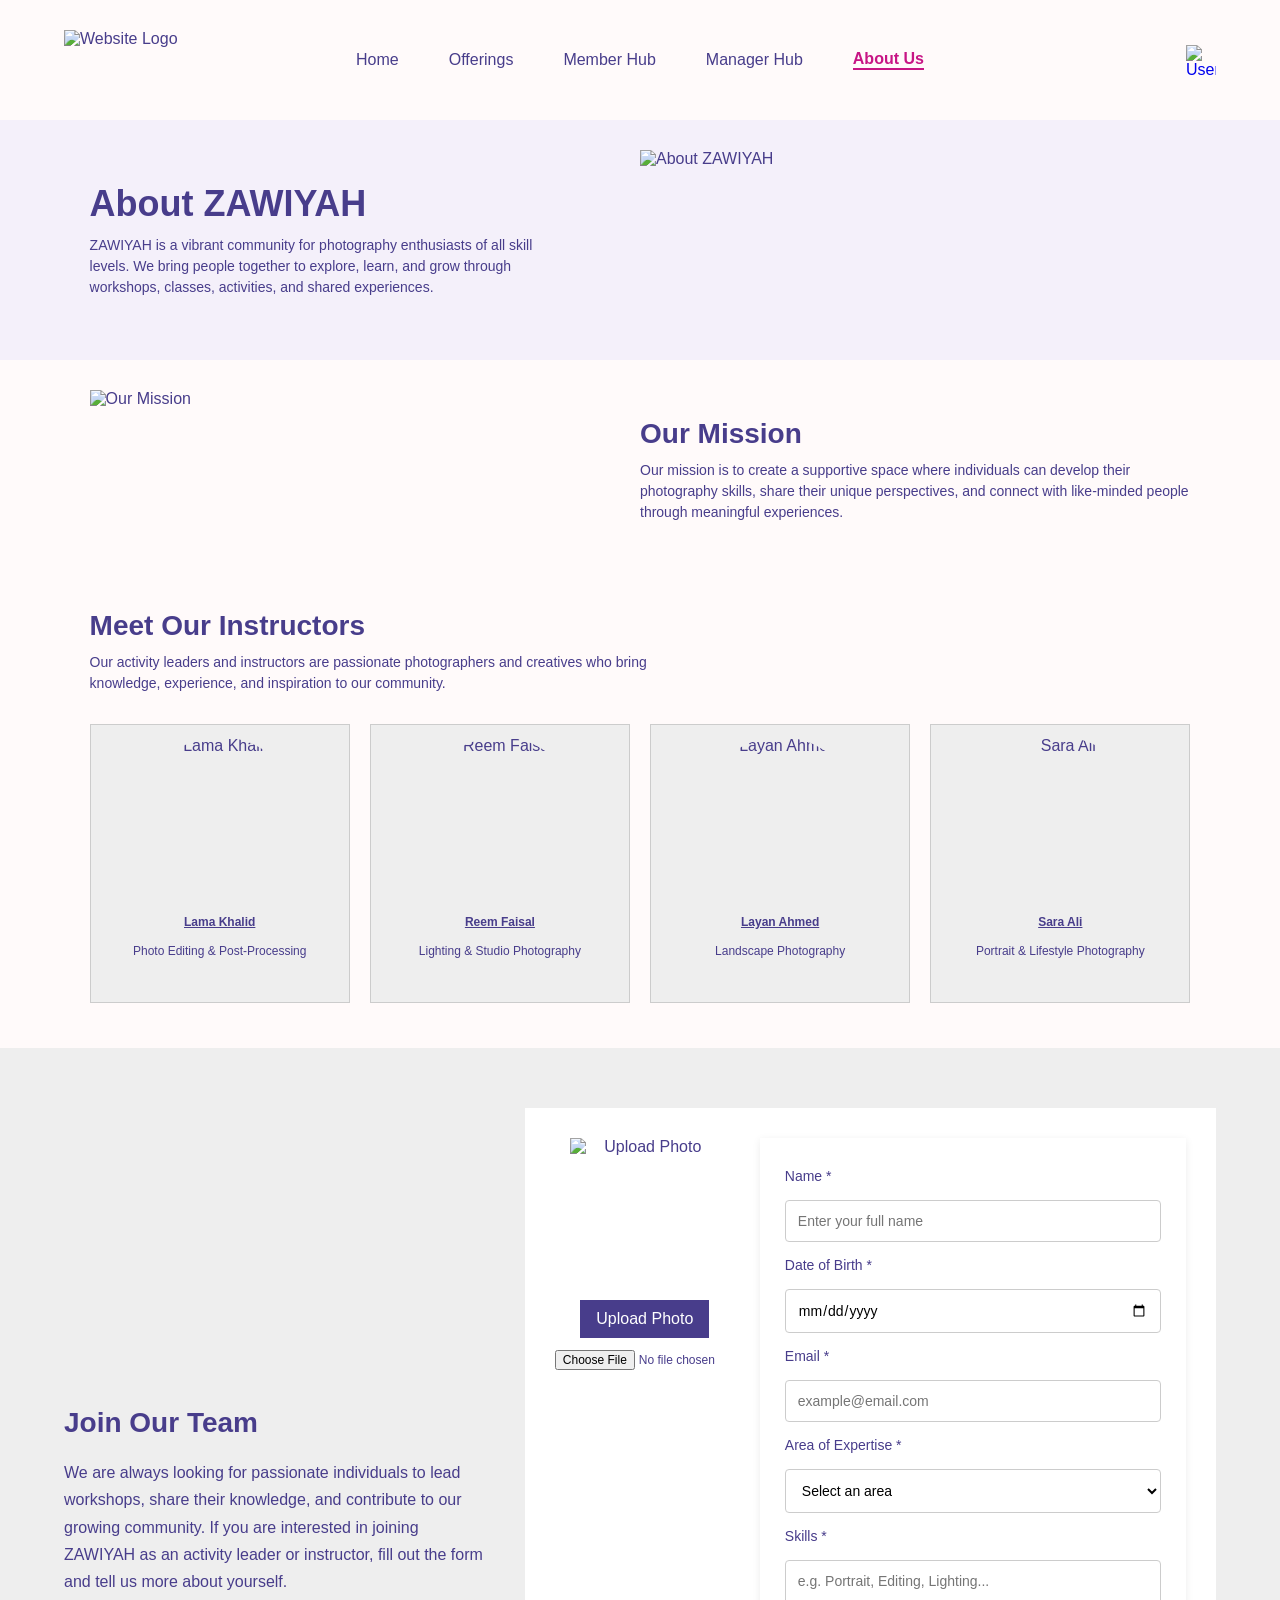
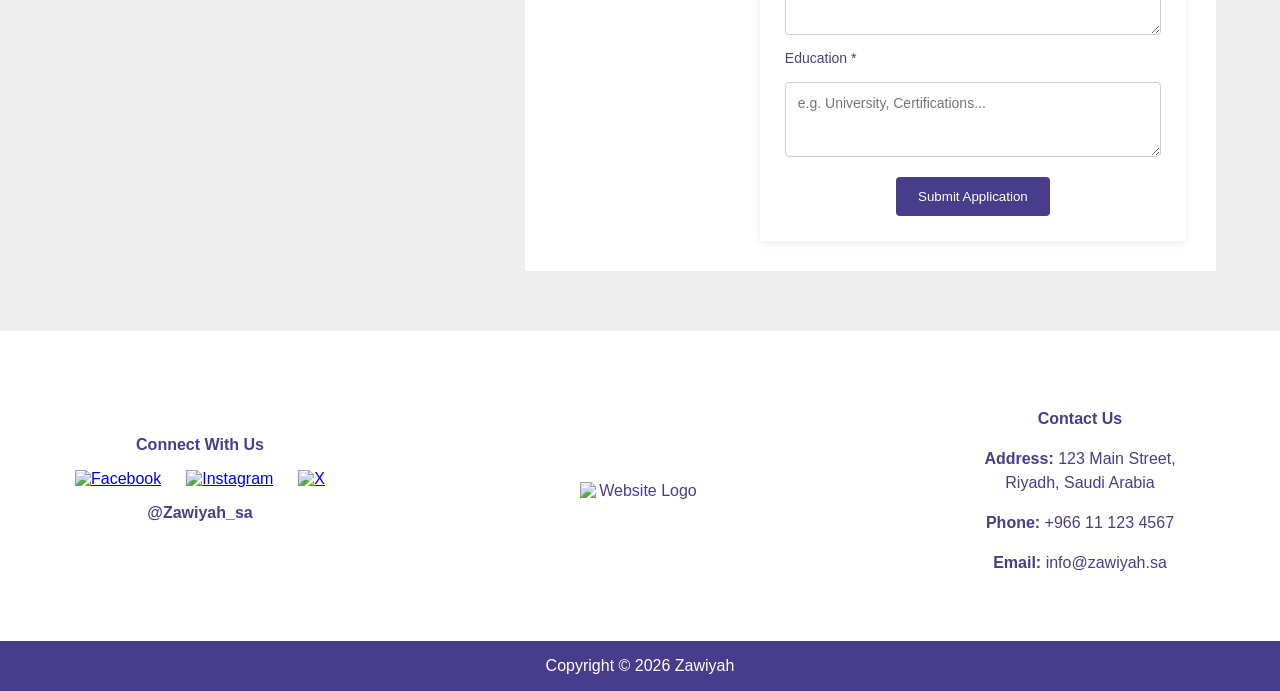
==== commit 5fa1fd61: "Update AboutUs.html" ====
--- a/AboutUs.html
+++ b/AboutUs.html
@@ -6,7 +6,6 @@
     <meta name="viewport" content="width=device-width, initial-scale=1.0">
     <title>About Us - ZAWIYAH</title>
     <link rel="stylesheet" href="style.css">
-    
 </head>
 
 <body>
@@ -25,8 +24,9 @@
         </nav>
 
         <a href="MemberHub.html">
-            <img src="images/usericon.png" id="user-icon" alt="user profile">
+            <img src="images/usericon.png" id="user-icon" alt="User Profile">
         </a>
+
     </header>
 
 
@@ -44,6 +44,7 @@
                     workshops, classes, activities, and shared experiences.
                 </p>
             </div>
+
             <div class="about-image">
                 <img src="Collection/aboutZ.png" alt="About ZAWIYAH">
             </div>
@@ -59,7 +60,7 @@
             </div>
 
             <div class="mission-text">
-               <h2>Our Mission</h2>
+                <h2>Our Mission</h2>
                 <p>
                     Our mission is to create a supportive space where
                     individuals can develop their photography skills,
@@ -86,36 +87,39 @@
 
                 <div class="instructor-card">
                     <img src="Collection/lama.png" alt="Lama Khalid">
-                    <h3><a href="lama-profile.html">Lama Khalid</a></h3>
+                    <h3>
+                        <a href="lama-profile.html">Lama Khalid</a>
+                    </h3>
                     <p>Photo Editing &amp; Post-Processing</p>
-                    <a href="lama-profile.html">View Profile</a>
                 </div>
 
                 <div class="instructor-card">
                     <img src="Collection/reem.png" alt="Reem Faisal">
-                    <h3><a href="reem-profile.html">Reem Faisal</a></h3>
+                    <h3>
+                        <a href="reem-profile.html">Reem Faisal</a>
+                    </h3>
                     <p>Lighting &amp; Studio Photography</p>
-                    <a href="reem-profile.html">View Profile</a>
                 </div>
 
                 <div class="instructor-card">
                     <img src="Collection/layan.png" alt="Layan Ahmed">
-                    <h3><a href="layan-profile.html">Layan Ahmed</a></h3>
+                    <h3>
+                        <a href="layan-profile.html">Layan Ahmed</a>
+                    </h3>
                     <p>Landscape Photography</p>
-                    <a href="layan-profile.html">View Profile</a>
                 </div>
 
                 <div class="instructor-card">
                     <img src="Collection/sara.png" alt="Sara Ali">
-                    <h3><a href="sara-profile.html">Sara Ali</a></h3>
+                    <h3>
+                        <a href="sara-profile.html">Sara Ali</a>
+                    </h3>
                     <p>Portrait &amp; Lifestyle Photography</p>
-                    <a href="sara-profile.html">View Profile</a>
-                </div>
-
-            </div>
-        </section>
-
-
+                </div>
+
+            </div>
+
+        </section>
 
 
         <!-- JOIN OUR TEAM -->
@@ -136,10 +140,15 @@
 
                 <!-- LEFT: PHOTO UPLOAD -->
                 <div class="photo-upload">
+
                     <img src="Collection/upload_image.png" alt="Upload Photo">
+
                     <label for="photo">Upload Photo</label>
-                   <input type="file" id="photo" name="photo" accept="image/*" form="joinForm" required>
-                </div>
+
+                    <input type="file" id="photo" name="photo" accept="image/*" form="joinForm" required>
+
+                </div>
+
 
                 <!-- RIGHT: FORM -->
                 <form class="join-form" id="joinForm" action="#" method="post">
@@ -174,15 +183,17 @@
                     <input type="submit" value="Submit Application">
 
                 </form>
-            </div>
-        </section>
-
+
+            </div>
+
+        </section>
 
     </main>
 
 
     <!-- FOOTER -->
     <footer>
+
         <div class="footer">
             <p><b>Connect With Us</b></p>
 
@@ -209,54 +220,63 @@
         <div class="copyright">
             <p>Copyright &copy; 2026 Zawiyah</p>
         </div>
+
     </footer>
+
+
+    <!-- JOIN OUR TEAM VALIDATION -->
     <script>
-const joinForm = document.getElementById("joinForm");
-
-joinForm.addEventListener("submit", function(event) {
-
-    event.preventDefault();
-    if (!joinForm.checkValidity()) {
-    joinForm.reportValidity();
-    return;
-}
-
-    const name = document.getElementById("name").value.trim();
-    if (!name) {
-    alert("Please enter your name.");
-    return;
-}
-    const dob = document.getElementById("dob").value;
-    const photo = document.getElementById("photo").files[0];
-
-    // Check if name starts with a number
-    if (/^\d/.test(name)) {
-        alert("Name cannot start with a number.");
-        return;
-    }
-
-    // Check if photo is an image
-    if (!photo || !photo.type.startsWith("image/")) {
-        alert("Please upload an image file.");
-        return;
-    }
-
-    // Check date of birth
-    const birthYear = new Date(dob).getFullYear();
-
-    if (birthYear > 2008) {
-        alert("Year of birth must be 2008 or earlier.");
-        return;
-    }
-
-    // Success message
-    alert("Thank you, " + name + "! Your application has been submitted successfully.");
-
-    joinForm.reset();
-    document.getElementById("photo").value = "";
-
-});
-</script>
+        const joinForm = document.getElementById("joinForm");
+
+        joinForm.addEventListener("submit", function (event) {
+
+            event.preventDefault();
+
+            if (!joinForm.checkValidity()) {
+                joinForm.reportValidity();
+                return;
+            }
+
+            const name = document.getElementById("name").value.trim();
+
+            if (!name) {
+                alert("Please enter your name.");
+                return;
+            }
+
+            // Check if name starts with a number
+            if (/^\d/.test(name)) {
+                alert("Name cannot start with a number.");
+                return;
+            }
+
+            // Check if photo is an image
+            const photo = document.getElementById("photo").files[0];
+
+            if (!photo || !photo.type.startsWith("image/")) {
+                alert("Please upload an image file.");
+                return;
+            }
+
+            // Check date of birth
+            const dob = document.getElementById("dob").value;
+            const birthYear = new Date(dob).getFullYear();
+
+            if (birthYear > 2008) {
+                alert("Year of birth must be 2008 or earlier.");
+                return;
+            }
+
+            // Success message
+            alert(
+                "Thank you, " + name +
+                "! Your application has been submitted successfully."
+            );
+
+            joinForm.reset();
+
+        });
+    </script>
 
 </body>
 
--- a/style.css
+++ b/style.css
@@ -1234,10 +1234,9 @@
 
 .mission-text h2 {
     color: darkslateblue;
-    font-size: 24px;
+    font-size: 28px;
     margin: 0 0 10px;
 }
-
 
 /* INSTRUCTORS */
 
@@ -1248,10 +1247,9 @@
 
 .instructors-section>h2 {
     color: darkslateblue;
-    font-size: 24px;
+    font-size: 28px;
     margin: 0 0 10px;
 }
-
 .instructors-intro {
     max-width: 600px;
     font-size: 14px;
@@ -1339,11 +1337,9 @@
 }
 
 .join-description h2 {
-    color: darkslateblue;
-    font-size: 32px;
-    margin: 0 0 15px;
-}
-
+    font-size: 28px;
+    margin-bottom: 20px;
+}
 .join-description p {
     font-size: 14px;
     line-height: 1.5;
@@ -1443,7 +1439,7 @@
 }
 
 .instructor-profile-page h1 {
-    font-size: 30px;
+    font-size: 36px;
     margin-bottom: 35px;
 }
 
@@ -1582,10 +1578,6 @@
     color: darkslateblue;
 }
 
-.join-description h2 {
-    font-size: 36px;
-    margin-bottom: 20px;
-}
 
 .join-description p {
     font-size: 16px;
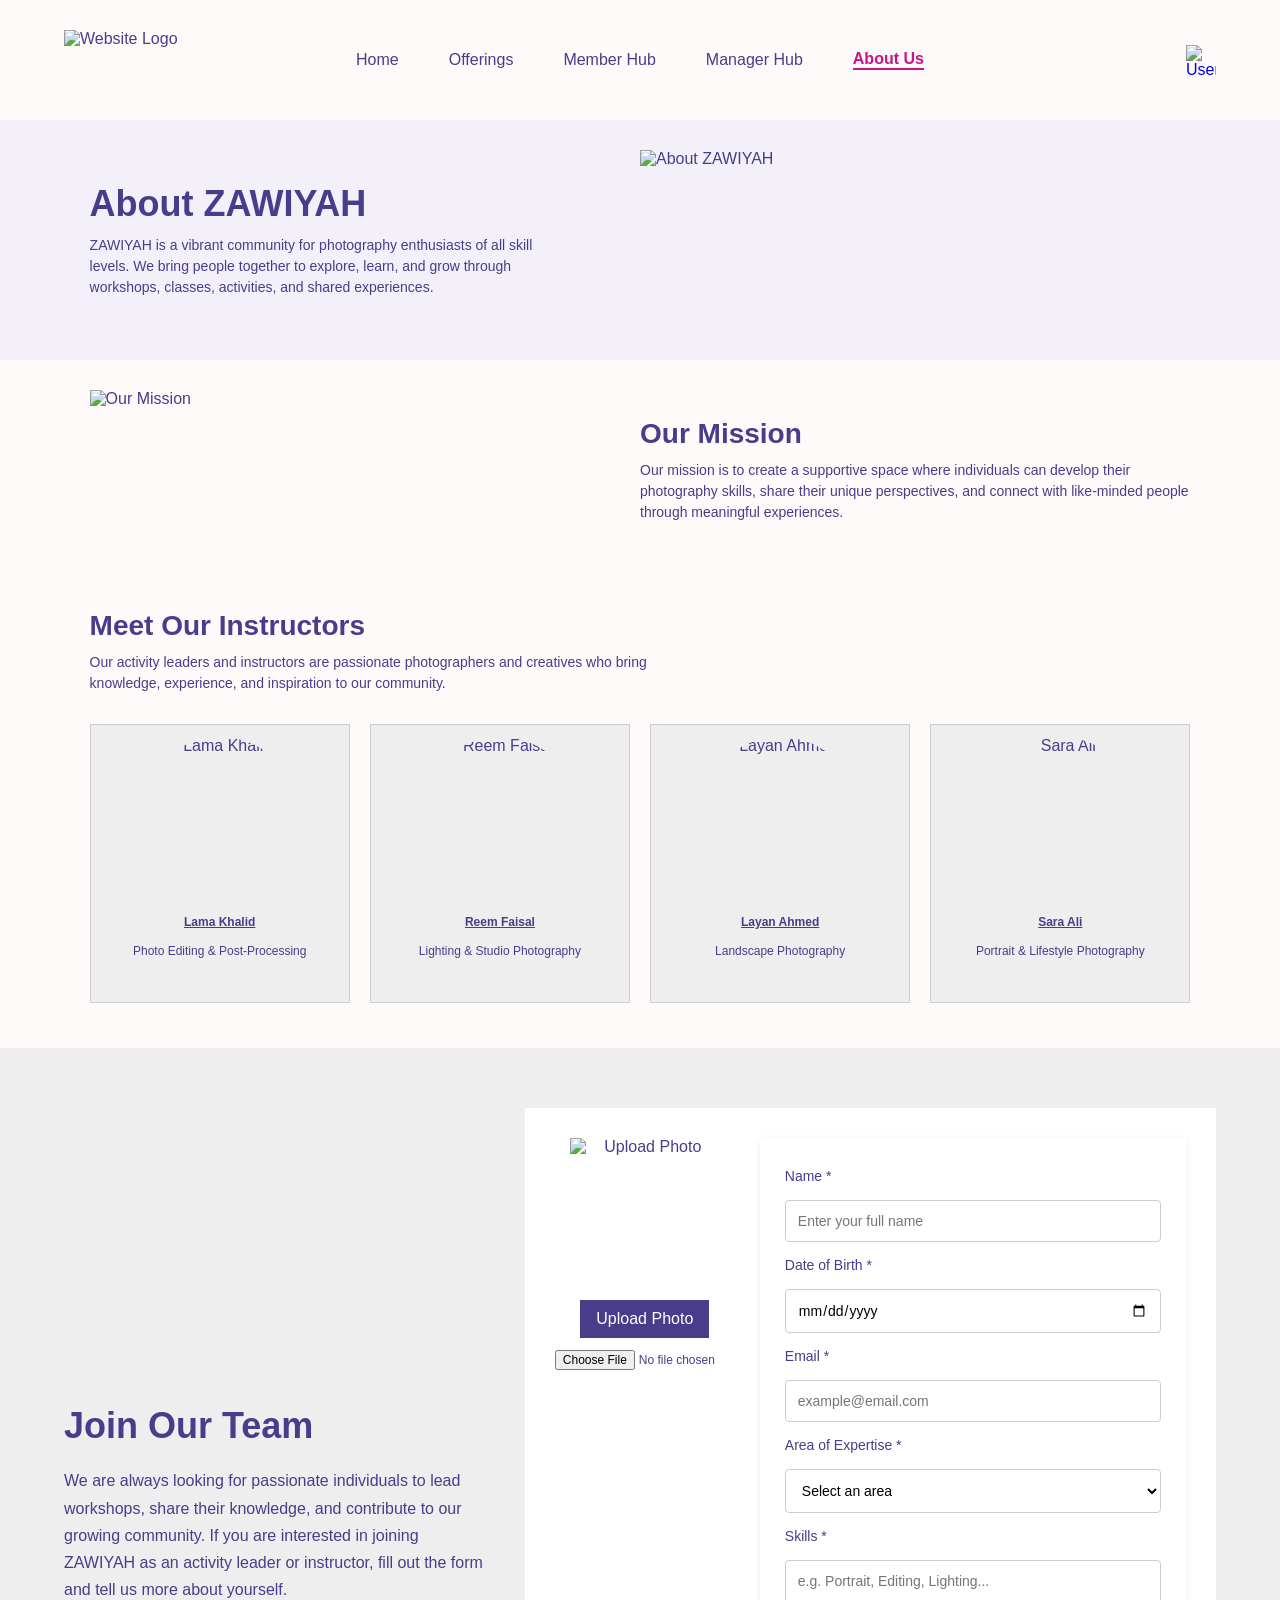
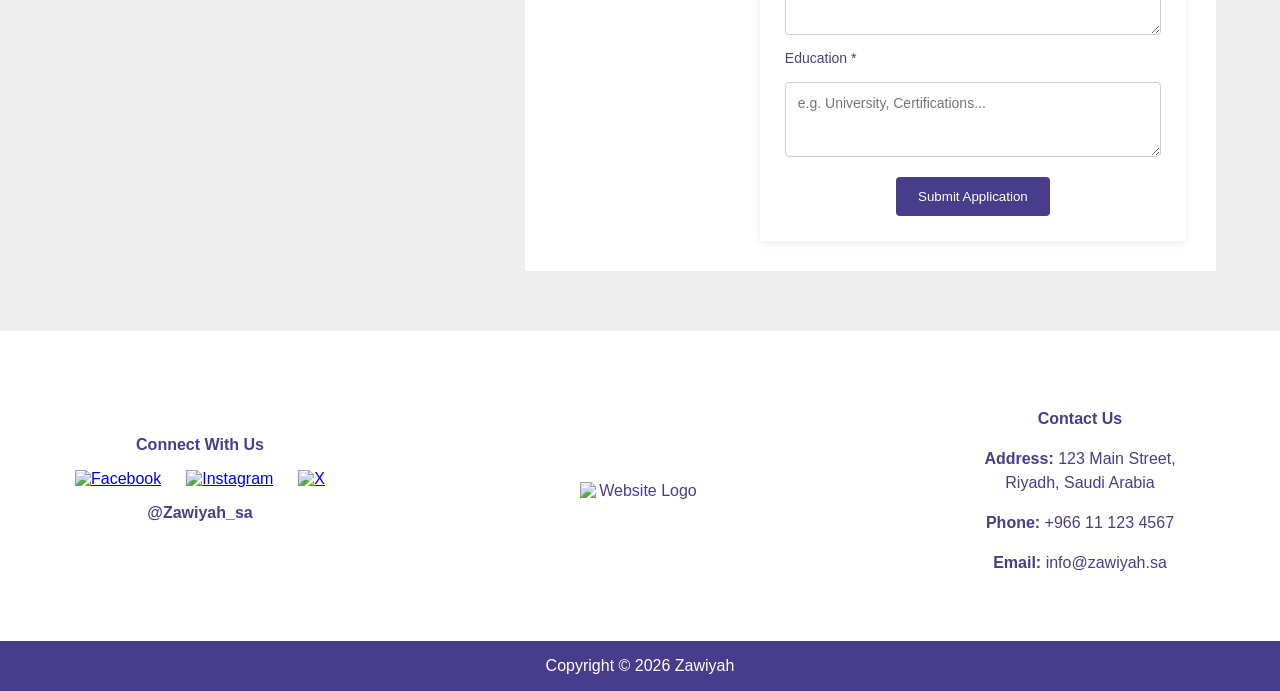
==== commit ddc8db74: "Enhance form validation for user inputs Added validation for skills, education, and email fields in " ====
--- a/AboutUs.html
+++ b/AboutUs.html
@@ -250,6 +250,21 @@
                 return;
             }
 
+            const skills = document.getElementById("skills").value.trim();
+            const education = document.getElementById("education").value.trim();
+
+            if (!skills || !education) {
+                alert("Please fill in all fields.");
+                return;
+            }
+            const email = document.getElementById("email").value.trim();
+
+            if (!/^[^\s@]+@[^\s@]+\.[^\s@]+$/.test(email)) {
+                alert("Please enter a valid email address.");
+                return;
+            }
+
+
             // Check if photo is an image
             const photo = document.getElementById("photo").files[0];
 
--- a/style.css
+++ b/style.css
@@ -572,6 +572,7 @@
     gap: 10px;
     padding-bottom: 18px;
     margin-bottom: 35px;
+    margin-top: -10px;
     border-bottom: 1px solid lightgray;
     font-size: 12px;
 }
@@ -992,8 +993,9 @@
     }
 
     .manager-offerings-section {
-        padding-left: 4%;
-        padding-right: 4%;
+        padding: 45px 7% 90px;
+        display: flex;
+        flex-direction: column;
     }
 
     .manager-section-heading h2 {
@@ -1033,6 +1035,7 @@
         width: 100%;
     }
 }
+
 
 /* ADD NEW OFFERING PAGE */
 
@@ -1238,6 +1241,7 @@
     margin: 0 0 10px;
 }
 
+
 /* INSTRUCTORS */
 
 .instructors-section {
@@ -1250,6 +1254,7 @@
     font-size: 28px;
     margin: 0 0 10px;
 }
+
 .instructors-intro {
     max-width: 600px;
     font-size: 14px;
@@ -1337,9 +1342,11 @@
 }
 
 .join-description h2 {
+    color: darkslateblue;
     font-size: 28px;
     margin-bottom: 20px;
 }
+
 .join-description p {
     font-size: 14px;
     line-height: 1.5;
@@ -1487,6 +1494,7 @@
     font-size: 12px;
     text-align: center;
 }
+
 .profile-table th:not(.profile-name) {
     background-color: #eeeeee;
     text-align: center;
@@ -1578,6 +1586,10 @@
     color: darkslateblue;
 }
 
+.join-description h2 {
+    font-size: 36px;
+    margin-bottom: 20px;
+}
 
 .join-description p {
     font-size: 16px;
